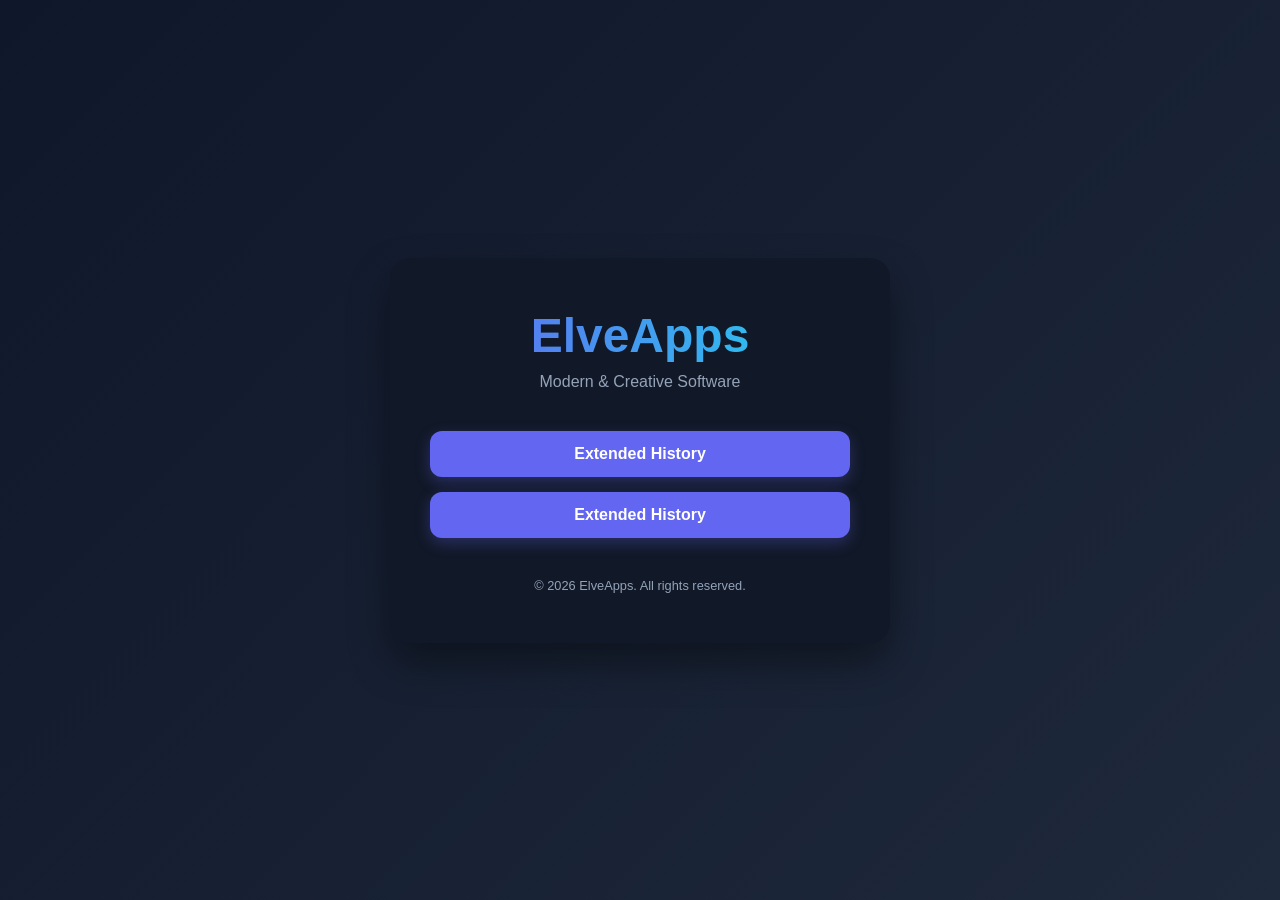
==== index.html @ c2b86bef "Update index.html" ====
<!DOCTYPE html>
<html lang="en">
<head>
<meta charset="UTF-8" />
<meta name="viewport" content="width=device-width, initial-scale=1.0" />
<meta name="description" content="ElveApps">
<title>ElveApps</title>
<link rel="icon" href="https://github.com/elveapps/elveapps.github.io/blob/main/elveapps.png?raw=true" type="image/png">
<style>
    :root {
        --bg: #0f172a;
        --card: #111827;
        --accent: #6366f1;
        --accent-hover: #4f46e5;
        --text: #f1f5f9;
        --muted: #94a3b8;
    }

    * {
        margin: 0;
        padding: 0;
        box-sizing: border-box;
        font-family: 'Inter', sans-serif;
    }

    body {
        background: linear-gradient(135deg, #0f172a, #1e293b);
        color: var(--text);
        min-height: 100vh;
        display: flex;
        align-items: center;
        justify-content: center;
        padding: 20px;
    }

    .container {
        background: var(--card);
        padding: 50px 40px;
        border-radius: 20px;
        box-shadow: 0 20px 40px rgba(0,0,0,0.4);
        text-align: center;
        max-width: 500px;
        width: 100%;
    }

    h1 {
        font-size: 3rem;
        font-weight: 800;
        margin-bottom: 10px;
        background: linear-gradient(90deg, #6366f1, #22d3ee);
        -webkit-background-clip: text;
        -webkit-text-fill-color: transparent;
    }

    p {
        color: var(--muted);
        margin-bottom: 40px;
        font-size: 1rem;
    }

    .links {
        display: flex;
        flex-direction: column;
        gap: 15px;
    }

    .btn {
        text-decoration: none;
        background: var(--accent);
        color: white;
        padding: 14px;
        border-radius: 12px;
        font-weight: 600;
        transition: all 0.3s ease;
        box-shadow: 0 5px 15px rgba(99,102,241,0.3);
    }

    .btn:hover {
        background: var(--accent-hover);
        transform: translateY(-3px);
        box-shadow: 0 8px 20px rgba(79,70,229,0.4);
    }

    footer {
        margin-top: 40px;
        font-size: 0.8rem;
        color: var(--muted);
    }

    @media (max-width: 500px) {
        h1 {
            font-size: 2.2rem;
        }
    }
</style>
</head>
<!-- Analytics -->
<!-- <script defer src="https://cloud.umami.is/script.js" data-website-id="c66fa6e1-92a4-4bfe-9c52-42a66c794ab1"></script> -->
<script defer src="https://analytics-proxy-odgk5dpmk-banekondic19961s-projects.vercel.app/stats/script.js" data-website-id="c66fa6e1-92a4-4bfe-9c52-42a66c794ab1"></script>
<body>
<div class="container">
    <h1>ElveApps</h1>
    <p>Modern & Creative Software</p>

    <div class="links">
        <a href="https://elveapps.me/ExtendedHistory" class="btn">Extended History</a>
        <a href="https://elveapps.me/ExtendedPage" class="btn">Extended History</a>
        <!---- <a href="https://banekondic1996.github.io/blog" class="btn">Personal Blog</a> --->
    </div>

    <footer>
        © 2026 ElveApps. All rights reserved.
    </footer>
</div>

</body>
</html>
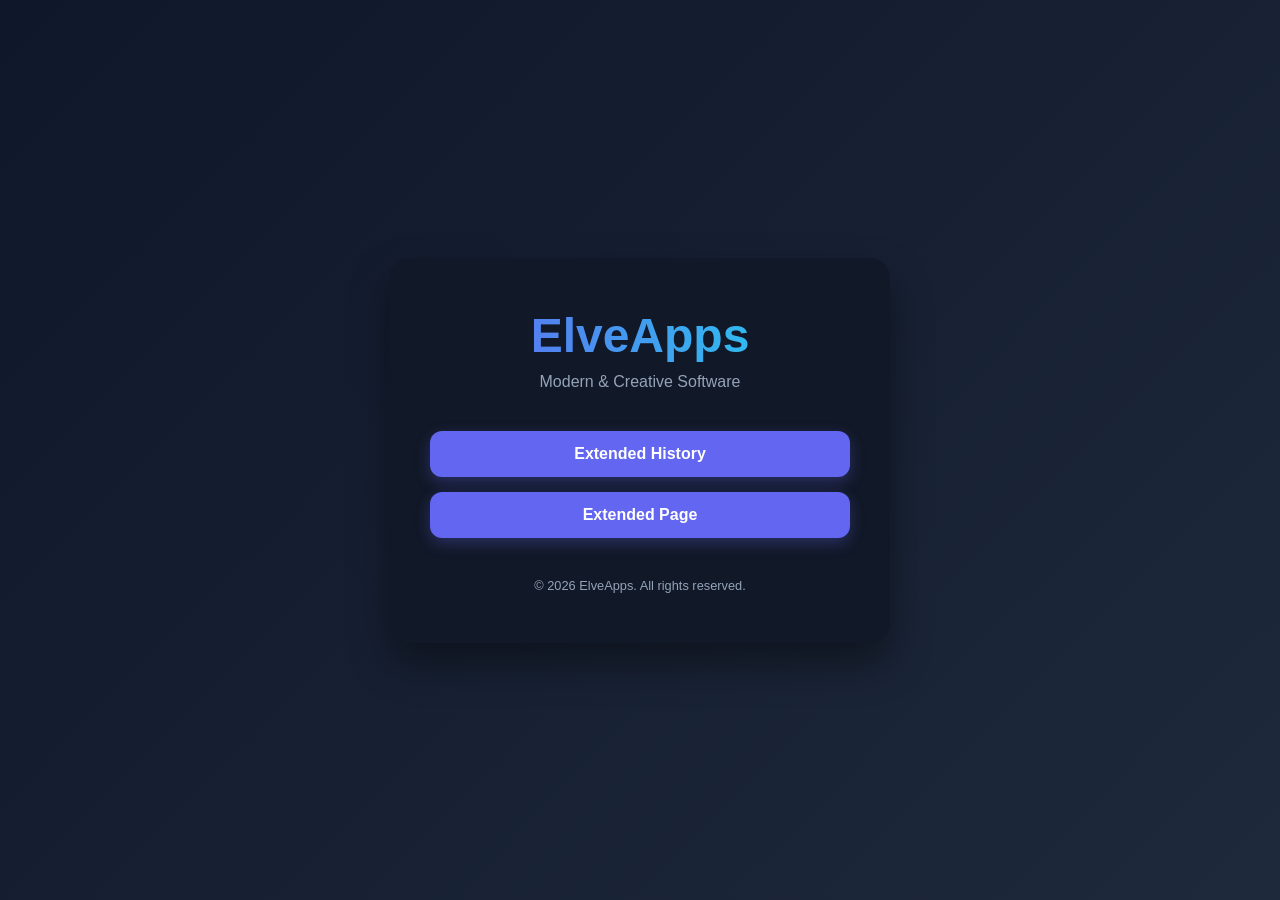
==== commit 62e5fa53: "Update index.html" ====
--- a/index.html
+++ b/index.html
@@ -104,7 +104,7 @@
 
     <div class="links">
         <a href="https://elveapps.me/ExtendedHistory" class="btn">Extended History</a>
-        <a href="https://elveapps.me/ExtendedPage" class="btn">Extended History</a>
+        <a href="https://elveapps.me/ExtendedPage" class="btn">Extended Page</a>
         <!---- <a href="https://banekondic1996.github.io/blog" class="btn">Personal Blog</a> --->
     </div>
 
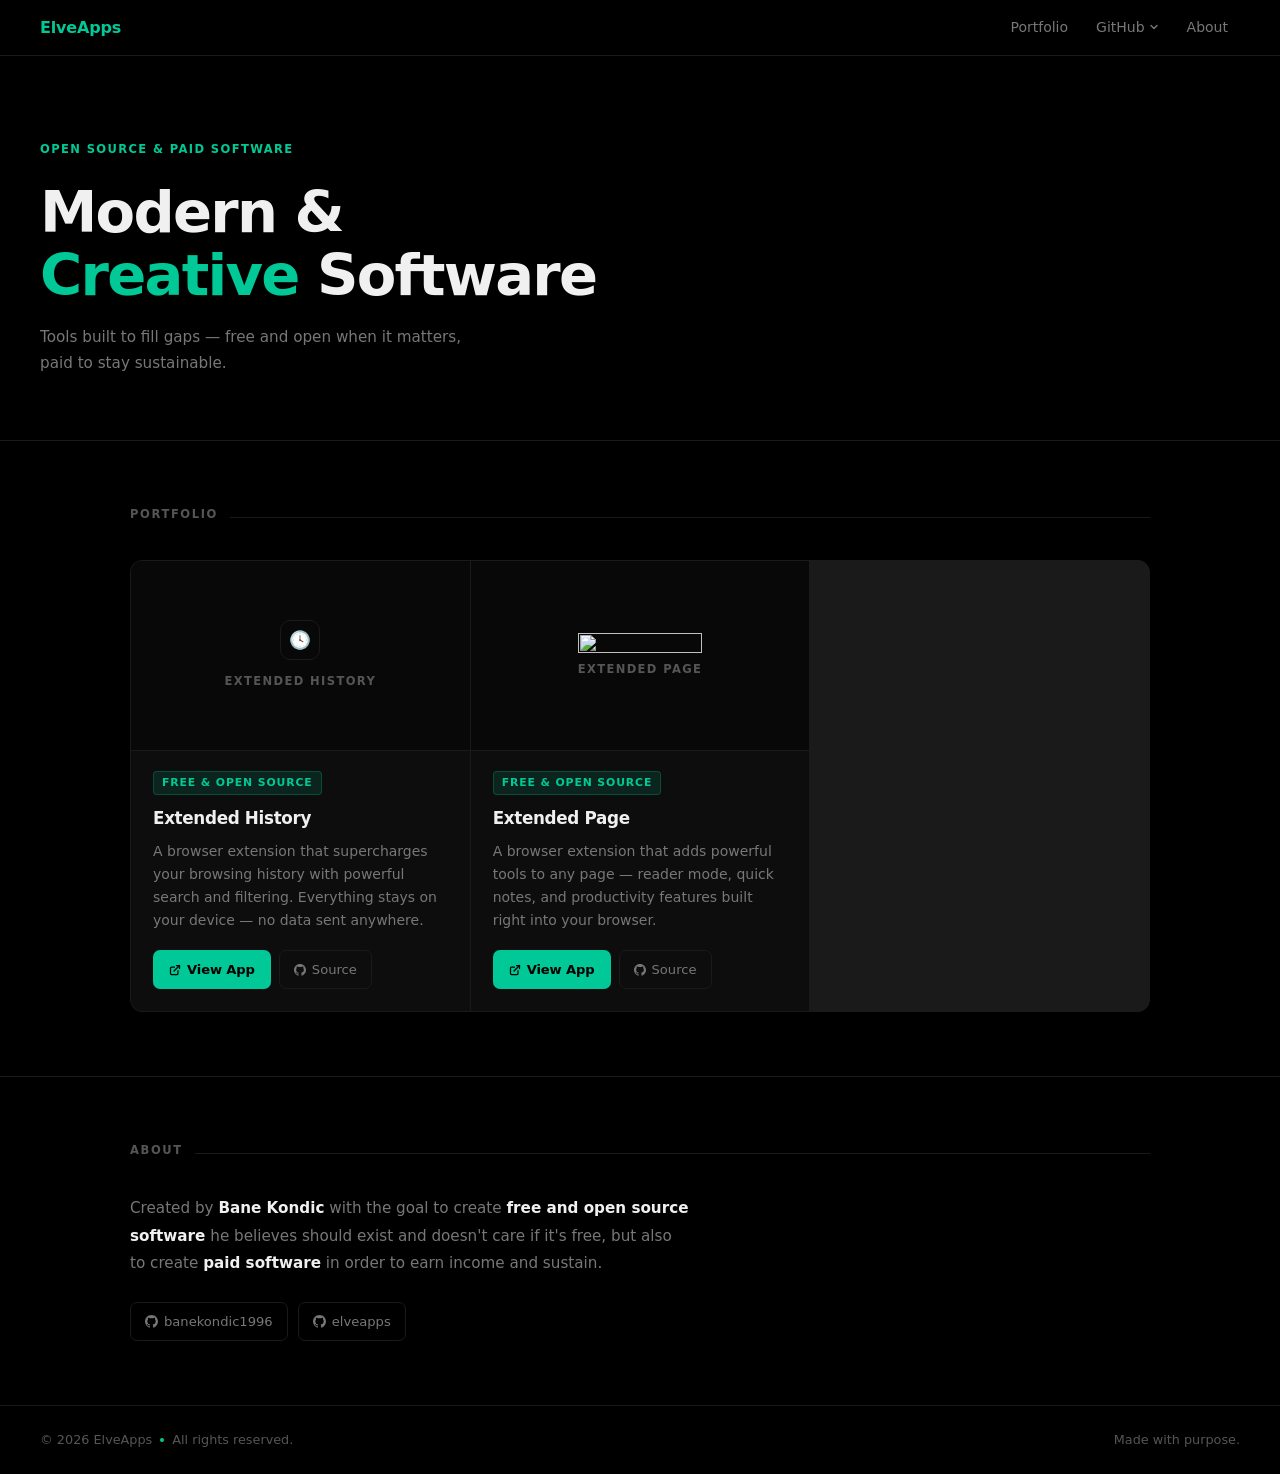
==== commit 9f88fb05: "Update index.html" ====
--- a/index.html
+++ b/index.html
@@ -3,115 +3,588 @@
 <head>
 <meta charset="UTF-8" />
 <meta name="viewport" content="width=device-width, initial-scale=1.0" />
-<meta name="description" content="ElveApps">
+<meta name="description" content="ElveApps — Modern & Creative Software">
 <title>ElveApps</title>
-<link rel="icon" href="https://github.com/elveapps/elveapps.github.io/blob/main/elveapps.png?raw=true" type="image/png">
+<link rel="icon" href="https://elveapps.me/elveapps_favicon.png" type="image/png" sizes="96x96">
 <style>
-    :root {
-        --bg: #0f172a;
-        --card: #111827;
-        --accent: #6366f1;
-        --accent-hover: #4f46e5;
-        --text: #f1f5f9;
-        --muted: #94a3b8;
-    }
-
-    * {
-        margin: 0;
-        padding: 0;
-        box-sizing: border-box;
-        font-family: 'Inter', sans-serif;
-    }
-
-    body {
-        background: linear-gradient(135deg, #0f172a, #1e293b);
-        color: var(--text);
-        min-height: 100vh;
-        display: flex;
-        align-items: center;
-        justify-content: center;
-        padding: 20px;
-    }
-
-    .container {
-        background: var(--card);
-        padding: 50px 40px;
-        border-radius: 20px;
-        box-shadow: 0 20px 40px rgba(0,0,0,0.4);
-        text-align: center;
-        max-width: 500px;
-        width: 100%;
-    }
-
-    h1 {
-        font-size: 3rem;
-        font-weight: 800;
-        margin-bottom: 10px;
-        background: linear-gradient(90deg, #6366f1, #22d3ee);
-        -webkit-background-clip: text;
-        -webkit-text-fill-color: transparent;
-    }
-
-    p {
-        color: var(--muted);
-        margin-bottom: 40px;
-        font-size: 1rem;
-    }
-
-    .links {
-        display: flex;
-        flex-direction: column;
-        gap: 15px;
-    }
-
-    .btn {
-        text-decoration: none;
-        background: var(--accent);
-        color: white;
-        padding: 14px;
-        border-radius: 12px;
-        font-weight: 600;
-        transition: all 0.3s ease;
-        box-shadow: 0 5px 15px rgba(99,102,241,0.3);
-    }
-
-    .btn:hover {
-        background: var(--accent-hover);
-        transform: translateY(-3px);
-        box-shadow: 0 8px 20px rgba(79,70,229,0.4);
-    }
-
-    footer {
-        margin-top: 40px;
-        font-size: 0.8rem;
-        color: var(--muted);
-    }
-
-    @media (max-width: 500px) {
-        h1 {
-            font-size: 2.2rem;
-        }
-    }
+  :root {
+    --bg: #000000;
+    --surface: #0a0a0a;
+    --card: #0d0d0d;
+    --border: #1a1a1a;
+    --border-hover: #2a2a2a;
+    --accent: #00c896;
+    --accent-dim: rgba(0, 200, 150, 0.12);
+    --accent-border: rgba(0, 200, 150, 0.25);
+    --text: #f0f0f0;
+    --muted: #555;
+    --muted2: #777;
+  }
+
+  *, *::before, *::after {
+    margin: 0; padding: 0;
+    box-sizing: border-box;
+  }
+
+  html { scroll-behavior: smooth; }
+
+  body {
+    background: var(--bg);
+    color: var(--text);
+    font-family: -apple-system, BlinkMacSystemFont, 'Segoe UI', system-ui, sans-serif;
+    font-size: 15px;
+    line-height: 1.6;
+    -webkit-font-smoothing: antialiased;
+  }
+
+  /* ── NAV ────────────────────────── */
+  nav {
+    position: sticky;
+    top: 0;
+    z-index: 100;
+    display: flex;
+    align-items: center;
+    justify-content: space-between;
+    padding: 0 40px;
+    height: 56px;
+    background: rgba(0,0,0,0.92);
+    backdrop-filter: blur(12px);
+    border-bottom: 1px solid var(--border);
+  }
+
+  .nav-logo {
+    font-size: 1rem;
+    font-weight: 700;
+    letter-spacing: -0.01em;
+    color: var(--accent);
+    text-decoration: none;
+  }
+
+  .nav-links {
+    display: flex;
+    align-items: center;
+    gap: 4px;
+    list-style: none;
+  }
+
+  .nav-links a {
+    color: var(--muted2);
+    text-decoration: none;
+    font-size: 0.875rem;
+    font-weight: 500;
+    padding: 5px 12px;
+    border-radius: 6px;
+    transition: color 0.15s, background 0.15s;
+  }
+
+  .nav-links a:hover {
+    color: var(--text);
+    background: #111;
+  }
+
+  /* github dropdown */
+  .nav-github { position: relative; }
+
+  .nav-github > a {
+    display: flex;
+    align-items: center;
+    gap: 4px;
+  }
+
+  .caret {
+    width: 10px;
+    height: 10px;
+    transition: transform 0.2s;
+  }
+
+  .nav-github:hover .caret { transform: rotate(180deg); }
+
+  .github-dropdown {
+    position: absolute;
+    top: calc(100% + 6px);
+    right: 0;
+    background: #0d0d0d;
+    border: 1px solid var(--border);
+    border-radius: 8px;
+    overflow: hidden;
+    min-width: 200px;
+    opacity: 0;
+    pointer-events: none;
+    transform: translateY(-4px);
+    transition: opacity 0.15s, transform 0.15s;
+    box-shadow: 0 8px 32px rgba(0,0,0,0.8);
+  }
+
+  .nav-github:hover .github-dropdown {
+    opacity: 1;
+    pointer-events: all;
+    transform: translateY(0);
+  }
+
+  .github-dropdown a {
+    display: flex !important;
+    align-items: center;
+    gap: 10px;
+    padding: 11px 14px !important;
+    font-size: 0.82rem !important;
+    border-radius: 0 !important;
+    border-bottom: 1px solid var(--border);
+    background: transparent !important;
+    color: var(--muted2) !important;
+    transition: background 0.1s, color 0.1s !important;
+  }
+
+  .github-dropdown a:last-child { border-bottom: none; }
+
+  .github-dropdown a:hover {
+    background: #111 !important;
+    color: var(--text) !important;
+  }
+
+  .gh-handle { flex: 1; }
+  .gh-label {
+    font-size: 0.7rem;
+    color: var(--muted);
+    background: #1a1a1a;
+    padding: 2px 7px;
+    border-radius: 4px;
+  }
+
+  /* ── HERO ───────────────────────── */
+  .hero {
+    padding: 80px 40px 64px;
+    border-bottom: 1px solid var(--border);
+  }
+
+  .hero-tag {
+    display: inline-block;
+    font-size: 0.72rem;
+    font-weight: 600;
+    letter-spacing: 0.12em;
+    text-transform: uppercase;
+    color: var(--accent);
+    margin-bottom: 24px;
+  }
+
+  .hero h1 {
+    font-size: clamp(2.2rem, 5vw, 3.6rem);
+    font-weight: 700;
+    letter-spacing: -0.03em;
+    line-height: 1.08;
+    color: var(--text);
+    margin-bottom: 18px;
+    max-width: 600px;
+  }
+
+  .hero h1 em {
+    font-style: normal;
+    color: var(--accent);
+  }
+
+  .hero p {
+    color: var(--muted2);
+    font-size: 0.95rem;
+    max-width: 440px;
+    line-height: 1.7;
+  }
+
+  /* ── SECTIONS ───────────────────── */
+  .section-wrap {
+    max-width: 1100px;
+    margin: 0 auto;
+    padding: 64px 40px;
+  }
+
+  .section-head {
+    display: flex;
+    align-items: baseline;
+    gap: 12px;
+    margin-bottom: 36px;
+  }
+
+  .section-head h2 {
+    font-size: 0.72rem;
+    font-weight: 600;
+    letter-spacing: 0.14em;
+    text-transform: uppercase;
+    color: var(--muted);
+  }
+
+  .section-head-line {
+    flex: 1;
+    height: 1px;
+    background: var(--border);
+  }
+
+  /* ── PORTFOLIO GRID ─────────────── */
+  .portfolio-grid {
+    display: grid;
+    grid-template-columns: repeat(auto-fill, minmax(300px, 1fr));
+    gap: 1px;
+    background: var(--border);
+    border: 1px solid var(--border);
+    border-radius: 12px;
+    overflow: hidden;
+  }
+
+  .app-card {
+    background: var(--card);
+    display: flex;
+    flex-direction: column;
+    transition: background 0.2s;
+  }
+
+  .app-card:hover { background: #101010; }
+
+  .card-thumb {
+    width: 100%;
+    aspect-ratio: 16 / 9;
+    background: #090909;
+    position: relative;
+    overflow: hidden;
+    border-bottom: 1px solid var(--border);
+    display: flex;
+    align-items: center;
+    justify-content: center;
+  }
+
+  .card-thumb img {
+    width: 100%;
+    height: 100%;
+    object-fit: cover;
+    display: block;
+    transition: transform 0.35s ease;
+  }
+
+  .app-card:hover .card-thumb img { transform: scale(1.03); }
+
+  .thumb-placeholder {
+    width: 100%;
+    height: 100%;
+    display: flex;
+    align-items: center;
+    justify-content: center;
+    font-size: 0.72rem;
+    font-weight: 600;
+    letter-spacing: 0.12em;
+    text-transform: uppercase;
+    color: var(--muted);
+    background: #080808;
+    transition: background 0.2s;
+  }
+
+  .app-card:hover .thumb-placeholder {
+    background: #0a0a0a;
+    color: var(--accent);
+  }
+
+  .thumb-placeholder .icon-wrap {
+    width: 40px;
+    height: 40px;
+    border: 1px solid var(--border);
+    border-radius: 10px;
+    display: flex;
+    align-items: center;
+    justify-content: center;
+    font-size: 1.1rem;
+    margin-bottom: 10px;
+    transition: border-color 0.2s;
+  }
+
+  .app-card:hover .icon-wrap { border-color: var(--accent-border); }
+
+  .thumb-inner {
+    display: flex;
+    flex-direction: column;
+    align-items: center;
+    gap: 2px;
+  }
+
+  .card-body {
+    padding: 20px 22px 22px;
+    display: flex;
+    flex-direction: column;
+    flex: 1;
+  }
+
+  .card-meta {
+    display: flex;
+    align-items: center;
+    gap: 8px;
+    margin-bottom: 10px;
+  }
+
+  .tag {
+    font-size: 0.68rem;
+    font-weight: 600;
+    letter-spacing: 0.08em;
+    text-transform: uppercase;
+    padding: 2px 8px;
+    border-radius: 4px;
+    background: var(--accent-dim);
+    color: var(--accent);
+    border: 1px solid var(--accent-border);
+  }
+
+  .card-name {
+    font-size: 1.05rem;
+    font-weight: 700;
+    letter-spacing: -0.02em;
+    color: var(--text);
+    margin-bottom: 8px;
+  }
+
+  .card-desc {
+    color: var(--muted2);
+    font-size: 0.875rem;
+    line-height: 1.65;
+    flex: 1;
+    margin-bottom: 18px;
+  }
+
+  .card-actions {
+    display: flex;
+    gap: 8px;
+  }
+
+  .btn-primary {
+    display: inline-flex;
+    align-items: center;
+    gap: 6px;
+    background: var(--accent);
+    color: #000;
+    text-decoration: none;
+    padding: 8px 16px;
+    border-radius: 7px;
+    font-size: 0.82rem;
+    font-weight: 700;
+    letter-spacing: -0.01em;
+    transition: opacity 0.15s, transform 0.15s;
+  }
+
+  .btn-primary:hover {
+    opacity: 0.88;
+    transform: translateY(-1px);
+  }
+
+  .btn-ghost {
+    display: inline-flex;
+    align-items: center;
+    gap: 6px;
+    color: var(--muted2);
+    text-decoration: none;
+    padding: 8px 14px;
+    border-radius: 7px;
+    font-size: 0.82rem;
+    font-weight: 500;
+    border: 1px solid var(--border);
+    transition: color 0.15s, border-color 0.15s;
+  }
+
+  .btn-ghost:hover {
+    color: var(--text);
+    border-color: var(--border-hover);
+  }
+
+  /* ── ABOUT ──────────────────────── */
+  #about-section {
+    border-top: 1px solid var(--border);
+  }
+
+  .about-inner {
+    max-width: 560px;
+  }
+
+  .about-inner p {
+    color: var(--muted2);
+    font-size: 0.95rem;
+    line-height: 1.8;
+  }
+
+  .about-inner strong {
+    color: var(--text);
+    font-weight: 600;
+  }
+
+  .about-links {
+    display: flex;
+    gap: 10px;
+    margin-top: 24px;
+    flex-wrap: wrap;
+  }
+
+  /* ── FOOTER ─────────────────────── */
+  footer {
+    border-top: 1px solid var(--border);
+    padding: 24px 40px;
+    display: flex;
+    align-items: center;
+    justify-content: space-between;
+    flex-wrap: wrap;
+    gap: 10px;
+  }
+
+  footer p {
+    font-size: 0.8rem;
+    color: var(--muted);
+  }
+
+  footer .footer-dot {
+    width: 4px;
+    height: 4px;
+    background: var(--accent);
+    border-radius: 50%;
+    display: inline-block;
+    margin: 0 8px;
+    vertical-align: middle;
+  }
+
+  /* ── RESPONSIVE ─────────────────── */
+  @media (max-width: 640px) {
+    nav { padding: 0 20px; }
+    .hero { padding: 56px 20px 48px; }
+    .section-wrap { padding: 48px 20px; }
+    footer { padding: 20px; }
+    .portfolio-grid { grid-template-columns: 1fr; }
+  }
 </style>
 </head>
-<!-- Analytics -->
-<!-- <script defer src="https://cloud.umami.is/script.js" data-website-id="c66fa6e1-92a4-4bfe-9c52-42a66c794ab1"></script> -->
-<script defer src="https://analytics-proxy-odgk5dpmk-banekondic19961s-projects.vercel.app/stats/script.js" data-website-id="c66fa6e1-92a4-4bfe-9c52-42a66c794ab1"></script>
 <body>
-<div class="container">
-    <h1>ElveApps</h1>
-    <p>Modern & Creative Software</p>
-
-    <div class="links">
-        <a href="https://elveapps.me/ExtendedHistory" class="btn">Extended History</a>
-        <a href="https://elveapps.me/ExtendedPage" class="btn">Extended Page</a>
-        <!---- <a href="https://banekondic1996.github.io/blog" class="btn">Personal Blog</a> --->
+
+<!-- NAV -->
+<nav>
+  <a class="nav-logo" href="#">ElveApps</a>
+  <ul class="nav-links">
+    <li><a href="#portfolio">Portfolio</a></li>
+    <li class="nav-github">
+      <a href="#">
+        GitHub
+        <svg class="caret" viewBox="0 0 10 10" fill="none" xmlns="http://www.w3.org/2000/svg">
+          <path d="M2 3.5L5 6.5L8 3.5" stroke="currentColor" stroke-width="1.4" stroke-linecap="round" stroke-linejoin="round"/>
+        </svg>
+      </a>
+      <div class="github-dropdown">
+        <a href="https://github.com/banekondic1996/" target="_blank" rel="noopener">
+          <svg width="14" height="14" viewBox="0 0 24 24" fill="currentColor"><path d="M12 0C5.374 0 0 5.373 0 12c0 5.302 3.438 9.8 8.207 11.387.599.111.793-.261.793-.577v-2.234c-3.338.726-4.033-1.416-4.033-1.416-.546-1.387-1.333-1.756-1.333-1.756-1.089-.745.083-.729.083-.729 1.205.084 1.839 1.237 1.839 1.237 1.07 1.834 2.807 1.304 3.492.997.107-.775.418-1.305.762-1.604-2.665-.305-5.467-1.334-5.467-5.931 0-1.311.469-2.381 1.236-3.221-.124-.303-.535-1.524.117-3.176 0 0 1.008-.322 3.301 1.23A11.509 11.509 0 0 1 12 5.803c1.02.005 2.047.138 3.006.404 2.291-1.552 3.297-1.23 3.297-1.23.653 1.653.242 2.874.118 3.176.77.84 1.235 1.911 1.235 3.221 0 4.609-2.807 5.624-5.479 5.921.43.372.823 1.102.823 2.222v3.293c0 .319.192.694.801.576C20.566 21.797 24 17.3 24 12c0-6.627-5.373-12-12-12z"/></svg>
+          <span class="gh-handle">banekondic1996</span>
+          <span class="gh-label">Personal</span>
+        </a>
+        <a href="https://github.com/elveapps/" target="_blank" rel="noopener">
+          <svg width="14" height="14" viewBox="0 0 24 24" fill="currentColor"><path d="M12 0C5.374 0 0 5.373 0 12c0 5.302 3.438 9.8 8.207 11.387.599.111.793-.261.793-.577v-2.234c-3.338.726-4.033-1.416-4.033-1.416-.546-1.387-1.333-1.756-1.333-1.756-1.089-.745.083-.729.083-.729 1.205.084 1.839 1.237 1.839 1.237 1.07 1.834 2.807 1.304 3.492.997.107-.775.418-1.305.762-1.604-2.665-.305-5.467-1.334-5.467-5.931 0-1.311.469-2.381 1.236-3.221-.124-.303-.535-1.524.117-3.176 0 0 1.008-.322 3.301 1.23A11.509 11.509 0 0 1 12 5.803c1.02.005 2.047.138 3.006.404 2.291-1.552 3.297-1.23 3.297-1.23.653 1.653.242 2.874.118 3.176.77.84 1.235 1.911 1.235 3.221 0 4.609-2.807 5.624-5.479 5.921.43.372.823 1.102.823 2.222v3.293c0 .319.192.694.801.576C20.566 21.797 24 17.3 24 12c0-6.627-5.373-12-12-12z"/></svg>
+          <span class="gh-handle">elveapps</span>
+          <span class="gh-label">Org</span>
+        </a>
+      </div>
+    </li>
+    <li><a href="#about-section">About</a></li>
+  </ul>
+</nav>
+
+<!-- HERO -->
+<div class="hero">
+  <div class="hero-tag">Open Source &amp; Paid Software</div>
+  <h1>Modern &amp;<br><em>Creative</em> Software</h1>
+  <p>Tools built to fill gaps — free and open when it matters, paid to stay sustainable.</p>
+</div>
+
+<!-- PORTFOLIO -->
+<div class="section-wrap" id="portfolio">
+  <div class="section-head">
+    <h2>Portfolio</h2>
+    <div class="section-head-line"></div>
+  </div>
+
+  <div class="portfolio-grid">
+
+    <!-- Extended History -->
+    <div class="app-card">
+      <div class="card-thumb">
+        <div class="thumb-placeholder">
+          <div class="thumb-inner">
+            <div class="icon-wrap">🕓</div>
+            Extended History
+          </div>
+        </div>
+      </div>
+      <div class="card-body">
+        <div class="card-meta">
+          <span class="tag">Free &amp; Open Source</span>
+        </div>
+        <div class="card-name">Extended History</div>
+        <div class="card-desc">A browser extension that supercharges your browsing history with powerful search and filtering. Everything stays on your device — no data sent anywhere.</div>
+        <div class="card-actions">
+          <a href="https://elveapps.me/ExtendedHistory" class="btn-primary" target="_blank" rel="noopener">
+            <svg width="12" height="12" viewBox="0 0 24 24" fill="none" stroke="currentColor" stroke-width="2.5" stroke-linecap="round" stroke-linejoin="round"><path d="M18 13v6a2 2 0 0 1-2 2H5a2 2 0 0 1-2-2V8a2 2 0 0 1 2-2h6"/><polyline points="15 3 21 3 21 9"/><line x1="10" y1="14" x2="21" y2="3"/></svg>
+            View App
+          </a>
+          <a href="https://github.com/banekondic1996/Extended-History---Chrome" class="btn-ghost" target="_blank" rel="noopener">
+            <svg width="12" height="12" viewBox="0 0 24 24" fill="currentColor"><path d="M12 0C5.374 0 0 5.373 0 12c0 5.302 3.438 9.8 8.207 11.387.599.111.793-.261.793-.577v-2.234c-3.338.726-4.033-1.416-4.033-1.416-.546-1.387-1.333-1.756-1.333-1.756-1.089-.745.083-.729.083-.729 1.205.084 1.839 1.237 1.839 1.237 1.07 1.834 2.807 1.304 3.492.997.107-.775.418-1.305.762-1.604-2.665-.305-5.467-1.334-5.467-5.931 0-1.311.469-2.381 1.236-3.221-.124-.303-.535-1.524.117-3.176 0 0 1.008-.322 3.301 1.23A11.509 11.509 0 0 1 12 5.803c1.02.005 2.047.138 3.006.404 2.291-1.552 3.297-1.23 3.297-1.23.653 1.653.242 2.874.118 3.176.77.84 1.235 1.911 1.235 3.221 0 4.609-2.807 5.624-5.479 5.921.43.372.823 1.102.823 2.222v3.293c0 .319.192.694.801.576C20.566 21.797 24 17.3 24 12c0-6.627-5.373-12-12-12z"/></svg>
+            Source
+          </a>
+        </div>
+      </div>
     </div>
 
-    <footer>
-        © 2026 ElveApps. All rights reserved.
-    </footer>
+    <!-- Extended Page -->
+    <div class="app-card">
+      <div class="card-thumb">
+        <div class="thumb-placeholder">
+          <div class="thumb-inner">
+            <img src='https://github.com/banekondic1996/Extended-Page-Chrome/raw/main/screenshots/screen4.jpg'/>
+            Extended Page
+          </div>
+        </div>
+      </div>
+      <div class="card-body">
+        <div class="card-meta">
+          <span class="tag">Free &amp; Open Source</span>
+        </div>
+        <div class="card-name">Extended Page</div>
+        <div class="card-desc">A browser extension that adds powerful tools to any page — reader mode, quick notes, and productivity features built right into your browser.</div>
+        <div class="card-actions">
+          <a href="https://elveapps.me/ExtendedPage" class="btn-primary" target="_blank" rel="noopener">
+            <svg width="12" height="12" viewBox="0 0 24 24" fill="none" stroke="currentColor" stroke-width="2.5" stroke-linecap="round" stroke-linejoin="round"><path d="M18 13v6a2 2 0 0 1-2 2H5a2 2 0 0 1-2-2V8a2 2 0 0 1 2-2h6"/><polyline points="15 3 21 3 21 9"/><line x1="10" y1="14" x2="21" y2="3"/></svg>
+            View App
+          </a>
+          <a href="https://github.com/banekondic1996/Extended-Page-Chrome" class="btn-ghost" target="_blank" rel="noopener">
+            <svg width="12" height="12" viewBox="0 0 24 24" fill="currentColor"><path d="M12 0C5.374 0 0 5.373 0 12c0 5.302 3.438 9.8 8.207 11.387.599.111.793-.261.793-.577v-2.234c-3.338.726-4.033-1.416-4.033-1.416-.546-1.387-1.333-1.756-1.333-1.756-1.089-.745.083-.729.083-.729 1.205.084 1.839 1.237 1.839 1.237 1.07 1.834 2.807 1.304 3.492.997.107-.775.418-1.305.762-1.604-2.665-.305-5.467-1.334-5.467-5.931 0-1.311.469-2.381 1.236-3.221-.124-.303-.535-1.524.117-3.176 0 0 1.008-.322 3.301 1.23A11.509 11.509 0 0 1 12 5.803c1.02.005 2.047.138 3.006.404 2.291-1.552 3.297-1.23 3.297-1.23.653 1.653.242 2.874.118 3.176.77.84 1.235 1.911 1.235 3.221 0 4.609-2.807 5.624-5.479 5.921.43.372.823 1.102.823 2.222v3.293c0 .319.192.694.801.576C20.566 21.797 24 17.3 24 12c0-6.627-5.373-12-12-12z"/></svg>
+            Source
+          </a>
+        </div>
+      </div>
+    </div>
+
+  </div>
 </div>
+
+<!-- ABOUT -->
+<div id="about-section">
+  <div class="section-wrap">
+    <div class="section-head">
+      <h2>About</h2>
+      <div class="section-head-line"></div>
+    </div>
+    <div class="about-inner">
+      <p>Created by <strong>Bane Kondic</strong> with the goal to create <strong>free and open source software</strong> he believes should exist and doesn't care if it's free, but also to create <strong>paid software</strong> in order to earn income and sustain.</p>
+      <div class="about-links">
+        <a href="https://github.com/banekondic1996/" class="btn-ghost" target="_blank" rel="noopener">
+          <svg width="13" height="13" viewBox="0 0 24 24" fill="currentColor"><path d="M12 0C5.374 0 0 5.373 0 12c0 5.302 3.438 9.8 8.207 11.387.599.111.793-.261.793-.577v-2.234c-3.338.726-4.033-1.416-4.033-1.416-.546-1.387-1.333-1.756-1.333-1.756-1.089-.745.083-.729.083-.729 1.205.084 1.839 1.237 1.839 1.237 1.07 1.834 2.807 1.304 3.492.997.107-.775.418-1.305.762-1.604-2.665-.305-5.467-1.334-5.467-5.931 0-1.311.469-2.381 1.236-3.221-.124-.303-.535-1.524.117-3.176 0 0 1.008-.322 3.301 1.23A11.509 11.509 0 0 1 12 5.803c1.02.005 2.047.138 3.006.404 2.291-1.552 3.297-1.23 3.297-1.23.653 1.653.242 2.874.118 3.176.77.84 1.235 1.911 1.235 3.221 0 4.609-2.807 5.624-5.479 5.921.43.372.823 1.102.823 2.222v3.293c0 .319.192.694.801.576C20.566 21.797 24 17.3 24 12c0-6.627-5.373-12-12-12z"/></svg>
+          banekondic1996
+        </a>
+        <a href="https://github.com/elveapps/" class="btn-ghost" target="_blank" rel="noopener">
+          <svg width="13" height="13" viewBox="0 0 24 24" fill="currentColor"><path d="M12 0C5.374 0 0 5.373 0 12c0 5.302 3.438 9.8 8.207 11.387.599.111.793-.261.793-.577v-2.234c-3.338.726-4.033-1.416-4.033-1.416-.546-1.387-1.333-1.756-1.333-1.756-1.089-.745.083-.729.083-.729 1.205.084 1.839 1.237 1.839 1.237 1.07 1.834 2.807 1.304 3.492.997.107-.775.418-1.305.762-1.604-2.665-.305-5.467-1.334-5.467-5.931 0-1.311.469-2.381 1.236-3.221-.124-.303-.535-1.524.117-3.176 0 0 1.008-.322 3.301 1.23A11.509 11.509 0 0 1 12 5.803c1.02.005 2.047.138 3.006.404 2.291-1.552 3.297-1.23 3.297-1.23.653 1.653.242 2.874.118 3.176.77.84 1.235 1.911 1.235 3.221 0 4.609-2.807 5.624-5.479 5.921.43.372.823 1.102.823 2.222v3.293c0 .319.192.694.801.576C20.566 21.797 24 17.3 24 12c0-6.627-5.373-12-12-12z"/></svg>
+          elveapps
+        </a>
+      </div>
+    </div>
+  </div>
+</div>
+
+<!-- FOOTER -->
+<footer>
+  <p>© 2026 ElveApps<span class="footer-dot"></span>All rights reserved.</p>
+  <p>Made with purpose.</p>
+</footer>
 
 </body>
 </html>
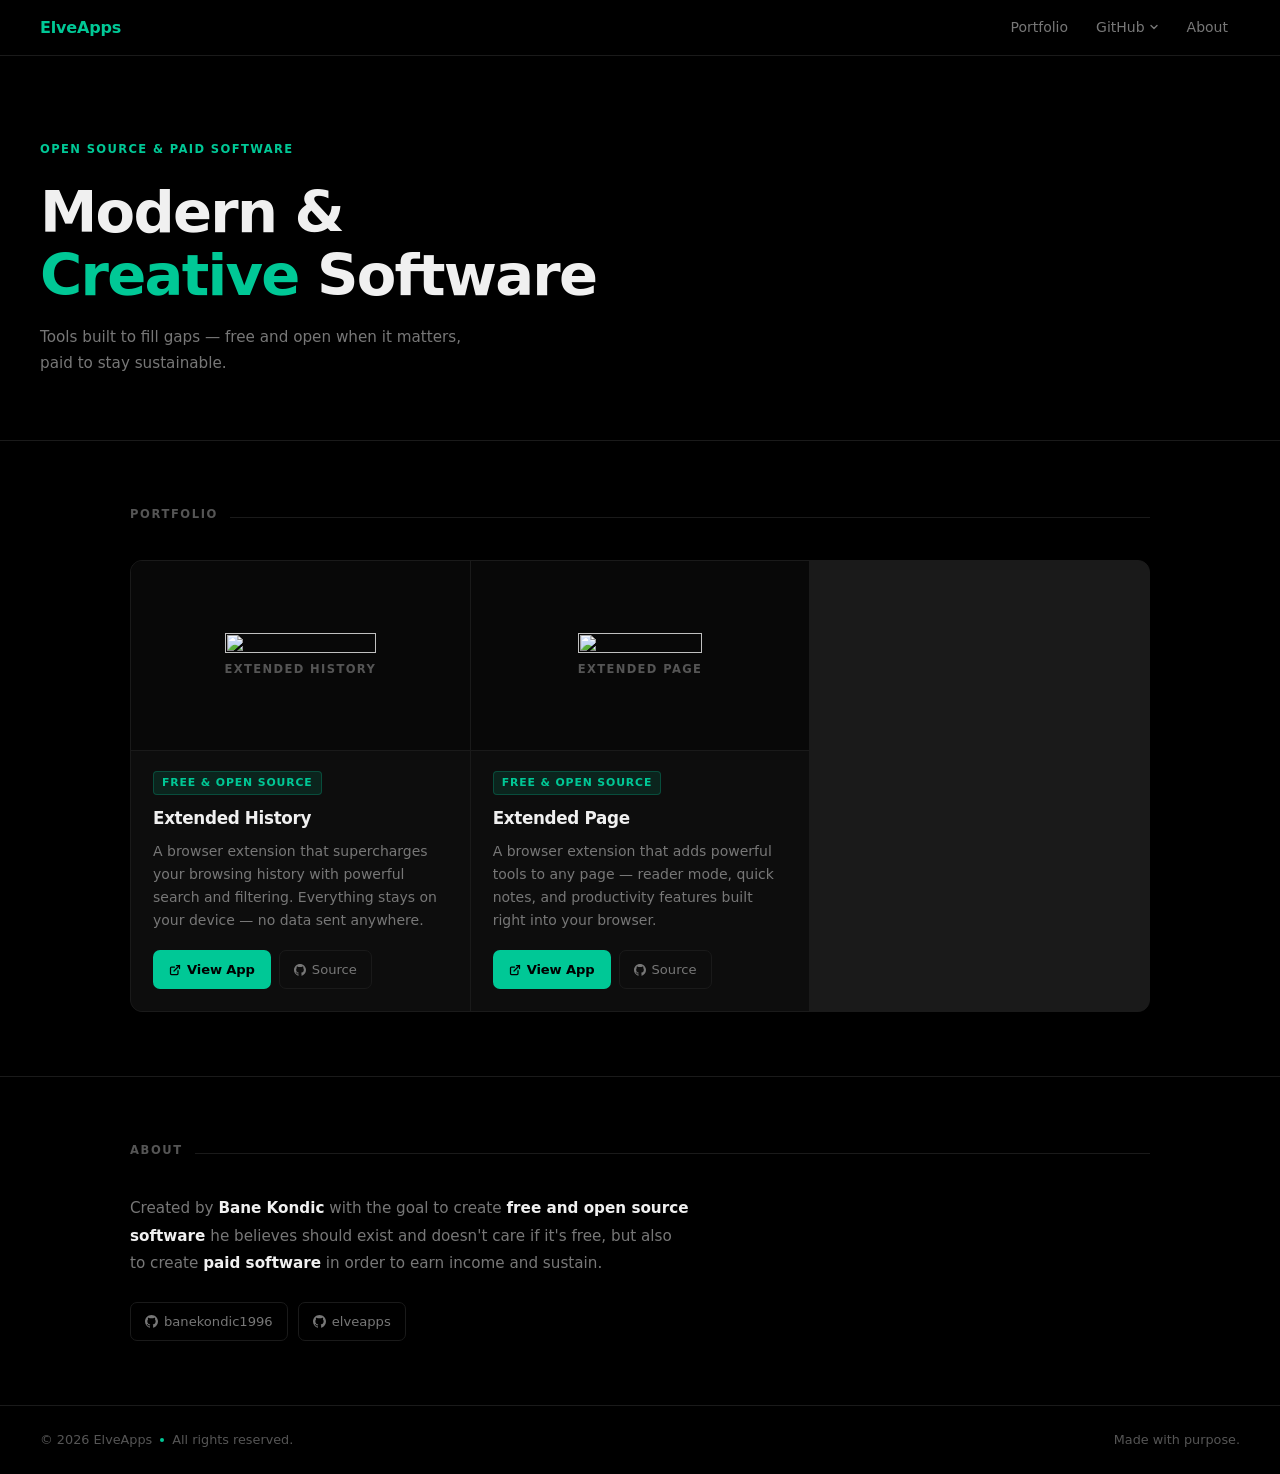
==== commit a708907a: "Update index.html" ====
--- a/index.html
+++ b/index.html
@@ -501,7 +501,7 @@
       <div class="card-thumb">
         <div class="thumb-placeholder">
           <div class="thumb-inner">
-            <div class="icon-wrap">🕓</div>
+            <img src=' https://github.com/banekondic1996/Extended-History---Chrome/raw/main/s1.png'/>
             Extended History
           </div>
         </div>
